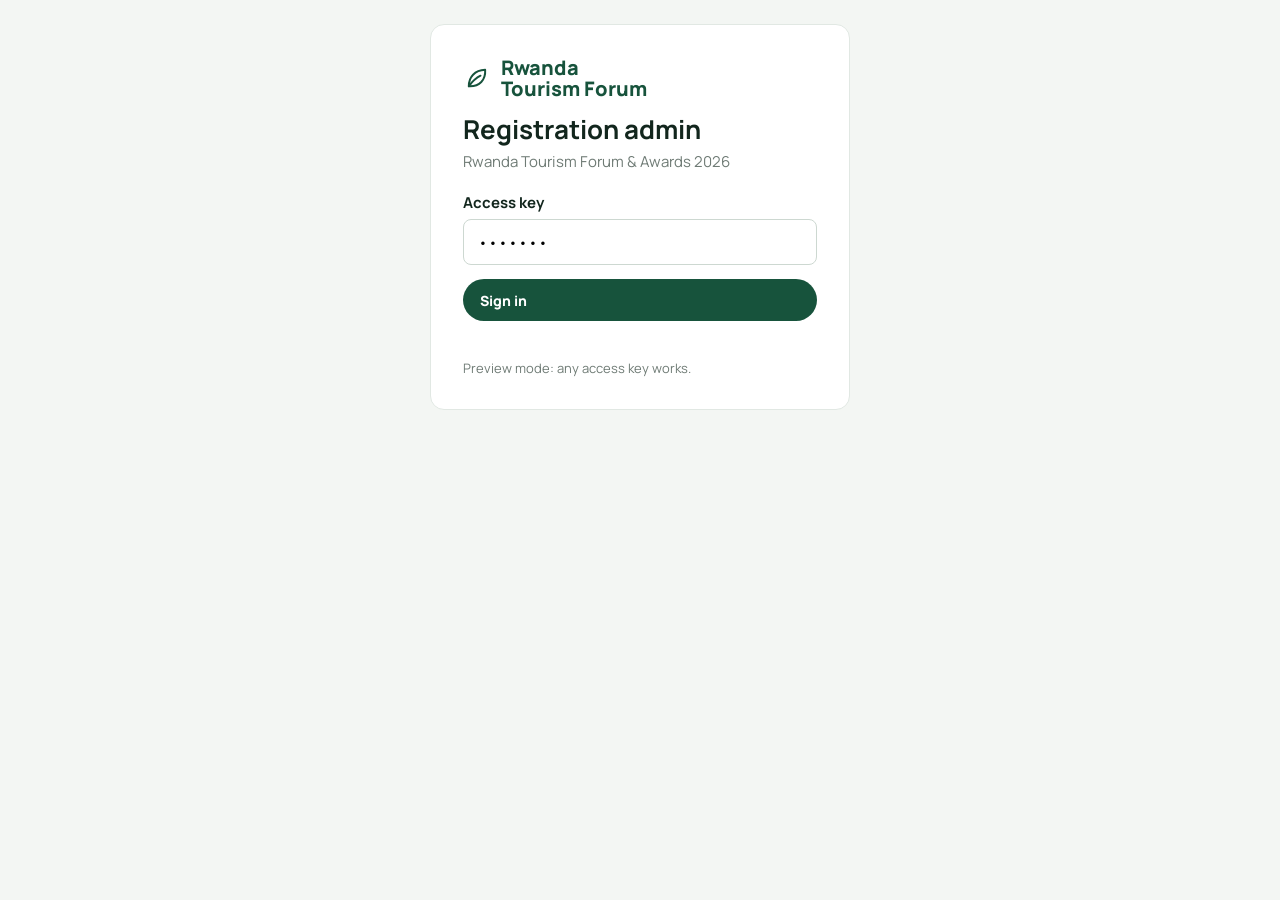
==== rtfa2026/admin/index.html @ e012108a "RTFA 2026 registration system: training and forum forms, admin dashboard, Apps Script backend Co-Aut" ====
<!DOCTYPE html>
<html lang="en">
<head>
<meta charset="UTF-8">
<meta name="viewport" content="width=device-width, initial-scale=1">
<title>Registration Admin · Rwanda Tourism Forum 2026</title>
<meta name="description" content="Registration dashboard for the Rwanda Tourism Forum &amp; Awards 2026.">
<meta property="og:title" content="Registration Admin · Rwanda Tourism Forum 2026">
<meta property="og:description" content="Registration dashboard for the Rwanda Tourism Forum &amp; Awards 2026.">
<meta name="theme-color" content="#0d5b45">
<link rel="icon" href="data:image/svg+xml,%3Csvg xmlns='http://www.w3.org/2000/svg' viewBox='0 0 32 32'%3E%3Ccircle cx='16' cy='16' r='16' fill='%230d5b45'/%3E%3Cpath d='M0 22h32v10H0z' fill='%23e0a823'/%3E%3C/svg%3E">
<link rel="preconnect" href="https://fonts.googleapis.com"><link rel="preconnect" href="https://fonts.gstatic.com" crossorigin><link href="https://fonts.googleapis.com/css2?family=Fraunces:opsz,wght@9..144,600&family=Manrope:wght@400;500;600;700;800&display=swap" rel="stylesheet">
<meta name="robots" content="noindex, nofollow"><link rel="stylesheet" href="../../assets/css/admin.css">
</head>
<body>
<div id="app"></div>
<script src="../../assets/js/config.js"></script><script src="../../assets/js/schema.js"></script><script src="../../assets/js/admin.js"></script>
</body>
</html>
---- assets/css/admin.css ----
/* Orvio Systems · admin dashboard */
:root {
  --bg: #f3f6f3; --panel: #ffffff; --side: #eef3ef; --line: #e1e8e3;
  --ink: #12261d; --text: #3d4a44; --muted: #6f7b75;
  --green: #17533c; --green-2: #1f6b4f; --green-tint: #e4efe8; --teal: #2b8072;
  --gold: #d59a1f; --gold-tint: #fbf0d4; --red: #b42318;
  --font: "Manrope", system-ui, -apple-system, "Segoe UI", sans-serif;
}
* , *::before, *::after { box-sizing: border-box; }
html, body { height: 100%; }
body { margin: 0; font-family: var(--font); font-size: 15px; color: var(--text); background: var(--bg); }
button, input, select { font: inherit; }
:focus-visible { outline: 3px solid var(--teal); outline-offset: 2px; }
.icon { width: 20px; height: 20px; stroke: currentColor; fill: none; stroke-width: 1.8; stroke-linecap: round; stroke-linejoin: round; flex: none; }

/* Login */
.login { min-height: 100%; display: grid; place-items: center; padding: 24px; }
.login-card { width: min(420px, 100%); background: var(--panel); border: 1px solid var(--line); border-radius: 14px; padding: 32px; }
.login-card h1 { font-size: 26px; color: var(--ink); margin: 12px 0 4px; }
.login-card p { color: var(--muted); margin: 0 0 20px; }
.login-card label { display: block; font-weight: 700; color: var(--ink); margin-bottom: 6px; }
.login-card input { width: 100%; min-height: 46px; padding: 10px 14px; border: 1.5px solid #cdd8d1; border-radius: 8px; }
.login-card .btn { width: 100%; margin-top: 14px; }
.login-err { color: var(--red); font-weight: 700; margin-top: 10px; min-height: 1.2em; }
.brand { display: flex; align-items: center; gap: 10px; color: var(--green); font-weight: 800; font-size: 20px; line-height: 1.05; text-decoration: none; }
.brand .icon { width: 28px; height: 28px; stroke-width: 1.7; }

/* Shell */
.shell { display: grid; grid-template-columns: 240px minmax(0, 1fr); min-height: 100%; }
.side { background: var(--side); border-right: 1px solid var(--line); padding: 26px 16px 18px; display: flex; flex-direction: column; position: sticky; top: 0; height: 100vh; }
.side .brand { padding: 0 6px 18px; }
.nav-title { font-size: 11.5px; font-weight: 800; letter-spacing: .1em; text-transform: uppercase; color: var(--muted); margin: 18px 10px 8px; }
.nav a { display: flex; align-items: center; gap: 10px; padding: 10px 12px; border-radius: 8px; color: var(--ink); text-decoration: none; font-weight: 700; font-size: 14.5px; margin-bottom: 4px; }
.nav a:hover { background: #e2ebe5; }
.nav a.is-active { background: var(--green); color: #fff; }
.side-foot { margin-top: auto; border-top: 1px solid var(--line); padding-top: 14px; display: grid; gap: 6px; }
.side-foot button, .side-foot a { display: flex; align-items: center; gap: 10px; padding: 10px 12px; border-radius: 8px; border: 0; background: none; color: var(--ink); font-weight: 700; font-size: 14.5px; cursor: pointer; text-decoration: none; text-align: left; }
.side-foot button:hover, .side-foot a:hover { background: #e2ebe5; }
.menu-btn { display: none; }

.main { padding: 30px clamp(18px, 3vw, 36px) 48px; min-width: 0; }
.page-head { display: flex; flex-wrap: wrap; align-items: flex-end; justify-content: space-between; gap: 12px; margin-bottom: 6px; }
.page-head h1 { font-size: clamp(24px, 2.6vw, 30px); color: var(--ink); margin: 0; letter-spacing: -.01em; }
.page-sub { color: var(--muted); font-size: 16px; margin: 4px 0 0; }
.page-meta { display: flex; flex-wrap: wrap; align-items: center; gap: 8px 14px; font-size: 13px; color: var(--muted); margin: 16px 0 18px; }
.live { display: inline-flex; align-items: center; gap: 6px; font-weight: 700; color: var(--green); }
.live::before { content: ""; width: 8px; height: 8px; border-radius: 50%; background: #2fa36b; box-shadow: 0 0 0 0 rgba(47,163,107,.6); animation: pulse 2s infinite; }
@keyframes pulse { 0% { box-shadow: 0 0 0 0 rgba(47,163,107,.5); } 70% { box-shadow: 0 0 0 8px rgba(47,163,107,0); } 100% { box-shadow: 0 0 0 0 rgba(47,163,107,0); } }
.banner { background: var(--gold-tint); border: 1px solid #efd58e; color: #6b4e05; border-radius: 10px; padding: 12px 16px; font-size: 14px; margin-bottom: 18px; display: flex; flex-wrap: wrap; gap: 8px 14px; align-items: center; }
.banner strong { color: #4d3803; }

/* Cards */
.stats { display: grid; grid-template-columns: repeat(3, minmax(0, 1fr)); gap: 16px; margin-bottom: 16px; }
.panel { background: var(--panel); border: 1px solid var(--line); border-radius: 12px; padding: 22px; min-width: 0; }
.stat-top { display: flex; justify-content: space-between; align-items: flex-start; gap: 10px; }
.stat-label { font-weight: 700; color: var(--ink); font-size: 14px; }
.stat-icon { width: 40px; height: 40px; border-radius: 10px; display: grid; place-items: center; background: var(--green-tint); color: var(--green); }
.stat-icon.gold { background: var(--gold-tint); color: #a8720b; }
.stat-num { font-size: 34px; font-weight: 800; color: var(--green); margin: 10px 0 6px; font-variant-numeric: tabular-nums; line-height: 1; }
.stat-note { font-size: 13px; color: var(--muted); margin: 0; }
.duo { display: grid; grid-template-columns: repeat(2, minmax(0, 1fr)); gap: 16px; margin-bottom: 16px; }
.panel-head { display: flex; justify-content: space-between; align-items: flex-start; gap: 10px; padding-bottom: 16px; border-bottom: 1px solid var(--line); margin-bottom: 16px; }
.panel-head h2 { font-size: 18px; color: var(--ink); margin: 0 0 4px; }
.panel-head p { margin: 0; font-size: 13.5px; color: var(--muted); }
.panel-head .icon { color: var(--ink); }
.caption { font-size: 12.5px; color: var(--muted); margin: 0 0 12px; }
.bars { list-style: none; margin: 0; padding: 0; display: grid; gap: 14px; }
.bar-row { display: grid; grid-template-columns: minmax(0, 1fr) auto auto; gap: 4px 14px; align-items: baseline; font-size: 14px; color: var(--ink); }
.bar-row .n { font-weight: 800; font-variant-numeric: tabular-nums; }
.bar-row .pct { font-size: 12px; color: var(--muted); width: 38px; text-align: right; font-variant-numeric: tabular-nums; }
.bar-row .track { grid-column: 1 / -1; height: 6px; background: #edf2ee; border-radius: 999px; overflow: hidden; }
.bar-row .fill { height: 100%; background: var(--green); border-radius: 999px; transition: width .5s ease; }
.bars.teal .fill { background: var(--teal); }
.empty { color: var(--muted); font-size: 14px; padding: 8px 0; }

/* Registrations table */
.toolbar { display: flex; flex-wrap: wrap; gap: 10px; align-items: center; margin-bottom: 14px; }
.search { flex: 1 1 240px; display: flex; align-items: center; gap: 8px; background: #fff; border: 1.5px solid #d3ddd6; border-radius: 999px; padding: 0 14px; min-height: 42px; }
.search input { border: 0; outline: 0; width: 100%; min-height: 40px; background: transparent; }
.toolbar select { min-height: 42px; border: 1.5px solid #d3ddd6; border-radius: 999px; padding: 0 14px; background: #fff; }
.btn { display: inline-flex; align-items: center; gap: 8px; min-height: 42px; padding: 0 16px; border-radius: 999px; border: 1.5px solid transparent; font-weight: 800; font-size: 14px; cursor: pointer; text-decoration: none; }
.btn-primary { background: var(--green); color: #fff; }
.btn-primary:hover { background: #0f3d2c; }
.btn-line { background: #fff; color: var(--green); border-color: #cfdcd4; }
.btn-line:hover { border-color: var(--green); }
.btn-sm { min-height: 32px; padding: 0 12px; font-size: 13px; }
.check-inline { display: inline-flex; align-items: center; gap: 6px; font-size: 13.5px; font-weight: 700; color: var(--ink); }
.table-wrap { overflow-x: auto; background: #fff; border: 1px solid var(--line); border-radius: 12px; }
table { width: 100%; border-collapse: collapse; font-size: 13.5px; }
th { text-align: left; font-size: 12px; text-transform: uppercase; letter-spacing: .06em; color: var(--muted); font-weight: 800; padding: 12px 14px; border-bottom: 1px solid var(--line); white-space: nowrap; background: #fafcfa; position: sticky; top: 0; }
td { padding: 12px 14px; border-bottom: 1px solid var(--line); vertical-align: top; color: var(--ink); }
tr:last-child td { border-bottom: 0; }
tbody tr:hover { background: #f8fbf9; }
tr.is-archived td { color: var(--muted); text-decoration: line-through; }
td .sub { display: block; color: var(--muted); font-size: 12.5px; }
.ref { font-family: ui-monospace, SFMono-Regular, Menlo, monospace; font-size: 12.5px; background: var(--gold-tint); padding: 2px 6px; border-radius: 4px; white-space: nowrap; }
.pill { display: inline-block; font-size: 12px; font-weight: 700; padding: 3px 8px; border-radius: 999px; background: var(--green-tint); color: var(--green); white-space: nowrap; }
.count-line { font-size: 13px; color: var(--muted); margin: 10px 2px; }

/* Detail drawer */
.drawer { position: fixed; inset: 0; background: rgba(10,25,18,.35); display: flex; justify-content: flex-end; z-index: 50; }
.drawer[hidden] { display: none; }
.drawer-panel { width: min(480px, 100%); height: 100%; background: #fff; padding: 24px; overflow-y: auto; box-shadow: -10px 0 30px rgba(0,0,0,.12); }
.drawer-panel h2 { margin: 0 0 4px; color: var(--ink); font-size: 22px; }
.drawer dl { margin: 18px 0; }
.drawer dl div { display: grid; grid-template-columns: 150px 1fr; gap: 10px; padding: 9px 0; border-bottom: 1px solid var(--line); font-size: 14px; }
.drawer dt { color: var(--muted); }
.drawer dd { margin: 0; color: var(--ink); font-weight: 600; overflow-wrap: anywhere; white-space: pre-wrap; }
.drawer-actions { display: flex; gap: 10px; flex-wrap: wrap; }
.close-x { float: right; background: none; border: 0; font-size: 26px; line-height: 1; cursor: pointer; color: var(--muted); }

@media (max-width: 1100px) { .stats { grid-template-columns: repeat(3, minmax(0, 1fr)); } .duo { grid-template-columns: minmax(0, 1fr); } }
@media (max-width: 860px) {
  .shell { grid-template-columns: minmax(0, 1fr); }
  .side { position: fixed; z-index: 40; left: 0; top: 0; width: 260px; transform: translateX(-100%); transition: transform .2s; box-shadow: 10px 0 30px rgba(0,0,0,.1); }
  .side.is-open { transform: none; }
  .menu-btn { display: inline-flex; align-items: center; gap: 8px; border: 1.5px solid #cfdcd4; background: #fff; border-radius: 999px; padding: 8px 14px; font-weight: 800; color: var(--green); margin-bottom: 16px; cursor: pointer; }
  .stats { grid-template-columns: minmax(0, 1fr); }
}
@media (prefers-reduced-motion: reduce) { .live::before { animation: none; } .bar-row .fill { transition: none; } }

.visually-hidden { position: absolute !important; width: 1px; height: 1px; overflow: hidden; clip: rect(0 0 0 0); white-space: nowrap; }
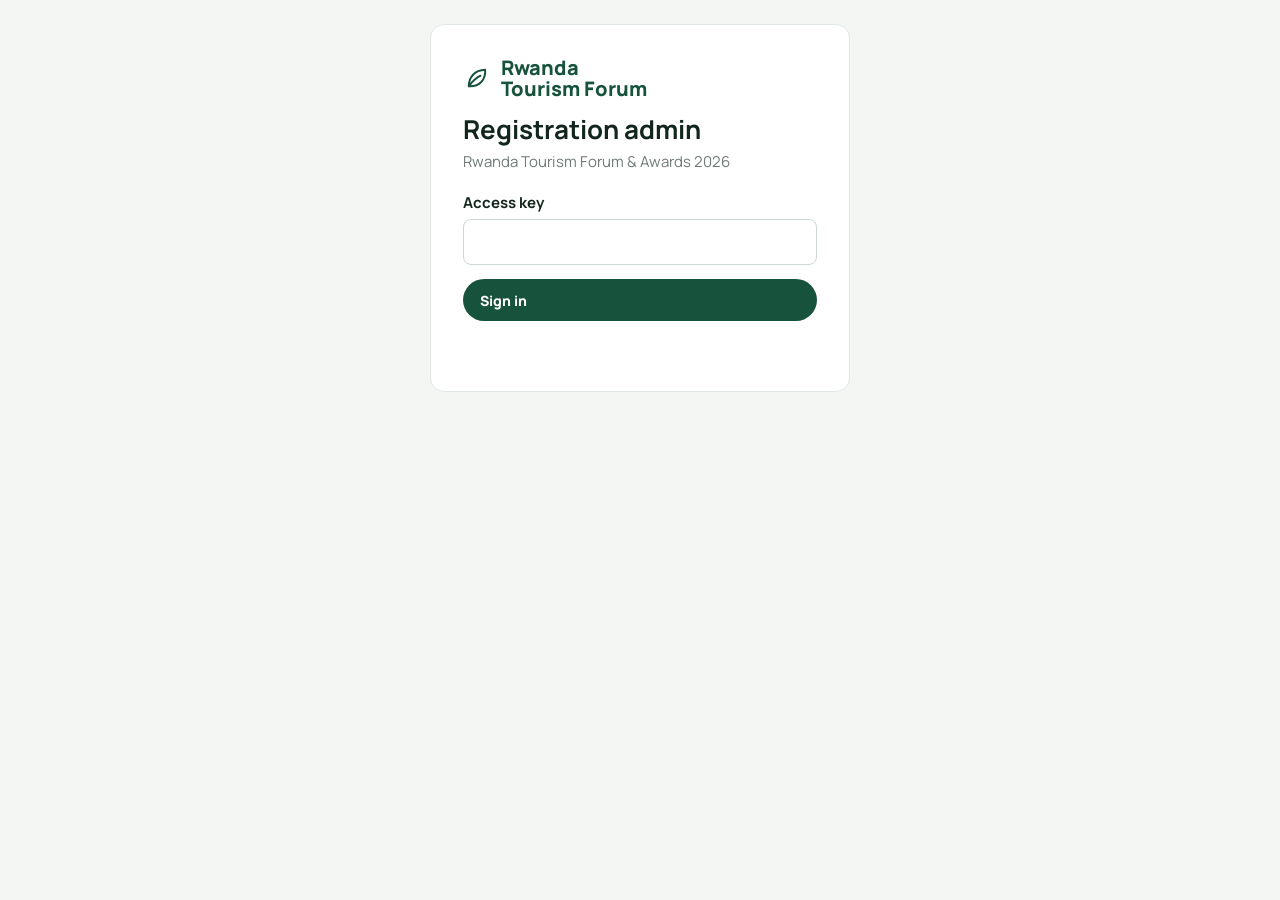
==== commit fee0fdec: "Forms: RCOT and ICT Chamber logos, burgundy/gold palette, updated association list, Participant cont" ====
--- a/rtfa2026/admin/index.html
+++ b/rtfa2026/admin/index.html
@@ -7,8 +7,8 @@
 <meta name="description" content="Registration dashboard for the Rwanda Tourism Forum &amp; Awards 2026.">
 <meta property="og:title" content="Registration Admin · Rwanda Tourism Forum 2026">
 <meta property="og:description" content="Registration dashboard for the Rwanda Tourism Forum &amp; Awards 2026.">
-<meta name="theme-color" content="#0d5b45">
-<link rel="icon" href="data:image/svg+xml,%3Csvg xmlns='http://www.w3.org/2000/svg' viewBox='0 0 32 32'%3E%3Ccircle cx='16' cy='16' r='16' fill='%230d5b45'/%3E%3Cpath d='M0 22h32v10H0z' fill='%23e0a823'/%3E%3C/svg%3E">
+<meta name="theme-color" content="#4a1128">
+<link rel="icon" href="data:image/svg+xml,%3Csvg xmlns='http://www.w3.org/2000/svg' viewBox='0 0 32 32'%3E%3Ccircle cx='16' cy='16' r='16' fill='%234a1128'/%3E%3Cpath d='M0 22h32v10H0z' fill='%23f2b43e'/%3E%3C/svg%3E">
 <link rel="preconnect" href="https://fonts.googleapis.com"><link rel="preconnect" href="https://fonts.gstatic.com" crossorigin><link href="https://fonts.googleapis.com/css2?family=Fraunces:opsz,wght@9..144,600&family=Manrope:wght@400;500;600;700;800&display=swap" rel="stylesheet">
 <meta name="robots" content="noindex, nofollow"><link rel="stylesheet" href="../../assets/css/admin.css">
 </head>
--- a/assets/css/admin.css
+++ b/assets/css/admin.css
@@ -120,3 +120,11 @@
 @media (prefers-reduced-motion: reduce) { .live::before { animation: none; } .bar-row .fill { transition: none; } }
 
 .visually-hidden { position: absolute !important; width: 1px; height: 1px; overflow: hidden; clip: rect(0 0 0 0); white-space: nowrap; }
+
+/* Super admin */
+.danger-zone { margin-top: 22px; padding-top: 16px; border-top: 1px dashed #e8c4c0; }
+.danger-title { font-size: 11.5px; font-weight: 800; letter-spacing: .1em; text-transform: uppercase; color: var(--red); margin: 0 0 4px; }
+.btn-danger { background: #fff; color: var(--red); border-color: #efc2bd; }
+.btn-danger:hover { background: var(--red); color: #fff; border-color: var(--red); }
+#del-yes { background: var(--red); color: #fff; border-color: var(--red); }
+.confirm-q { font-weight: 700; color: var(--ink); align-self: center; }
